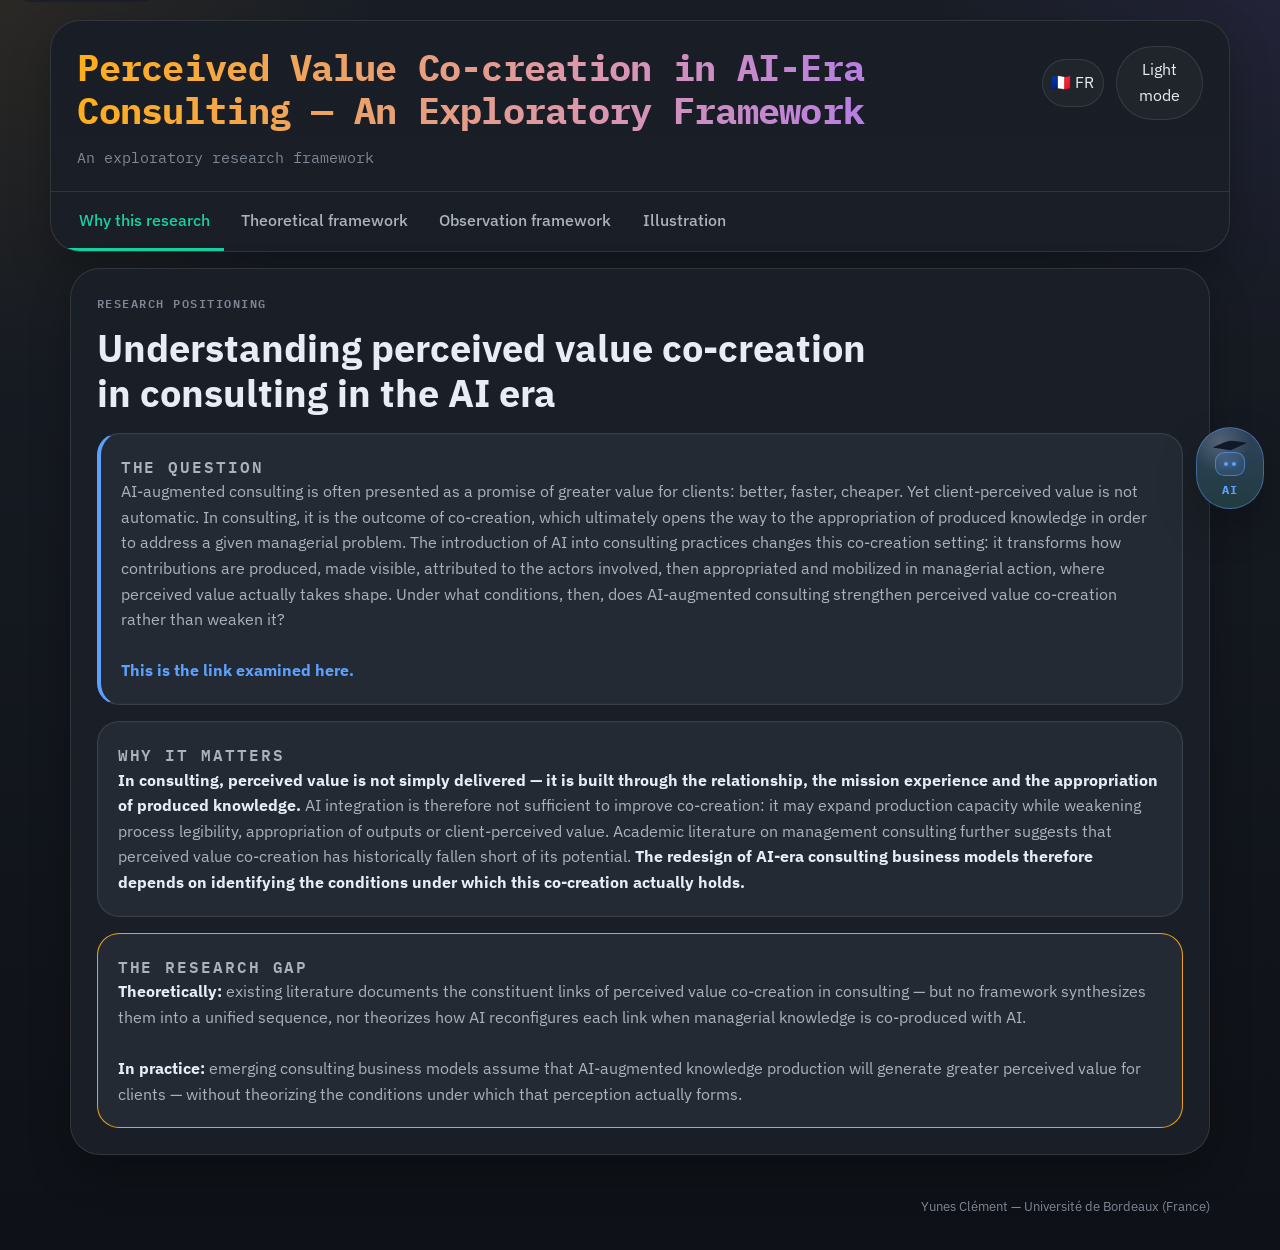
==== S1-S2-S3_Artefact.html @ 4e1210d2 "Clarify value mobilization and analytics" ====
<!DOCTYPE html>
<html lang="en" data-theme="dark">
<head>
  <meta charset="UTF-8">
  <meta name="viewport" content="width=device-width, initial-scale=1.0">
  <meta name="color-scheme" content="dark light">
  <title>Perceived Value Co-creation in AI-Era Consulting</title>
  <link rel="preconnect" href="https://fonts.googleapis.com">
  <link rel="preconnect" href="https://fonts.gstatic.com" crossorigin>
  <link href="https://fonts.googleapis.com/css2?family=IBM+Plex+Mono:wght@400;500;600;700&family=IBM+Plex+Sans:wght@400;500;600;700&display=swap" rel="stylesheet">
  <link rel="stylesheet" href="./styles.css">
  <script defer src="/_vercel/insights/script.js"></script>
</head>
<body>
  <a class="skip-link" href="#main">Skip to content</a>

  <header class="hero">
    <div class="hero__shell">
      <div class="hero__topbar">
        <div class="hero__copy">
          <h1 class="hero__title" id="mainTitle"></h1>
          <p class="hero__subtitle" id="subtitle"></p>
        </div>
        <div class="toolbar">
          <button class="tool-btn tool-btn--lang" id="langBtn" type="button" aria-label="Toggle language"></button>
          <button class="tool-btn" id="themeBtn" type="button" aria-label="Toggle color theme"></button>
        </div>
      </div>
      <nav class="section-nav" id="sectionNav" aria-label="Primary sections"></nav>
    </div>
  </header>

  <main id="main" class="layout">
    <section class="content-section" id="why"></section>
    <section class="content-section" id="theory"></section>
    <section class="content-section" id="spheres"></section>
    <section class="content-section" id="illustration"></section>
  </main>

  <button class="floating-chat-btn" id="floatingChatBtn" type="button" aria-label="Open framework AI assistant">
    <span class="floating-chat-btn__icon" aria-hidden="true">
      <span class="floating-chat-btn__cap"></span>
      <span class="floating-chat-btn__head">
        <span class="floating-chat-btn__eye"></span>
        <span class="floating-chat-btn__eye"></span>
      </span>
    </span>
    <span class="floating-chat-btn__text">AI</span>
  </button>

  <footer class="page-footer">
    <p class="page-footer__signature" id="heroSignature"></p>
  </footer>

  <script src="./content.js"></script>
  <script src="./app.js"></script>
  <!-- 100% privacy-first analytics -->
  <script async src="https://scripts.simpleanalyticscdn.com/latest.js"></script>
</body>
</html>
---- styles.css ----
:root {
  --font-body: "IBM Plex Sans", sans-serif;
  --font-mono: "IBM Plex Mono", monospace;
  --radius-sm: 14px;
  --radius-md: 22px;
  --radius-lg: 30px;
  --layout-width: 1180px;
  --s1: #f6a21b;
  --s2: #8d5dff;
  --s3: #14d2a3;
  --p1: #f0a3d5;
  --p2: #6ee0c5;
  --p3: #b796ff;
  --accent-blue: #5da1ff;
  --accent-amber: #ffae1a;
  --accent-lime: #9bc53d;
}

html[data-theme="dark"] {
  --bg: #0e1117;
  --bg-hero: #191e26;
  --surface: #1a1f27;
  --surface-strong: #232a34;
  --surface-muted: #242b35;
  --surface-soft: rgba(255, 255, 255, 0.03);
  --line: rgba(255, 255, 255, 0.1);
  --line-strong: rgba(255, 255, 255, 0.16);
  --text: #e8edf5;
  --text-soft: #aab2be;
  --text-faint: #7e8796;
  --shadow: 0 18px 40px rgba(0, 0, 0, 0.25);
}

html[data-theme="light"] {
  --bg: #f2eee8;
  --bg-hero: #faf5ee;
  --surface: #fffdf9;
  --surface-strong: #f7f1e9;
  --surface-muted: #efe7dc;
  --surface-soft: rgba(0, 0, 0, 0.02);
  --line: rgba(46, 36, 24, 0.1);
  --line-strong: rgba(46, 36, 24, 0.16);
  --text: #251d13;
  --text-soft: #61584a;
  --text-faint: #847868;
  --shadow: 0 18px 40px rgba(70, 48, 18, 0.08);
}

* {
  box-sizing: border-box;
}

html {
  scroll-behavior: smooth;
}

body {
  margin: 0;
  font-family: var(--font-body);
  background:
    radial-gradient(circle at top left, rgba(246, 162, 27, 0.08), transparent 24rem),
    radial-gradient(circle at top right, rgba(141, 93, 255, 0.08), transparent 22rem),
    linear-gradient(180deg, var(--bg-hero), var(--bg));
  color: var(--text);
  line-height: 1.6;
}

button,
input,
textarea {
  font: inherit;
}

button {
  cursor: pointer;
}

.skip-link {
  position: absolute;
  left: 1rem;
  top: -3rem;
  z-index: 100;
  padding: 0.75rem 1rem;
  border-radius: var(--radius-sm);
  background: var(--surface);
  color: var(--text);
}

.skip-link:focus {
  top: 1rem;
}

.hero {
  padding: 1.25rem 1.25rem 0;
}

.hero__shell {
  max-width: var(--layout-width);
  margin: 0 auto;
  border: 1px solid var(--line);
  border-radius: var(--radius-lg);
  background: linear-gradient(180deg, var(--bg-hero), var(--surface));
  box-shadow: var(--shadow);
  overflow: clip;
}

.hero__topbar {
  display: flex;
  justify-content: space-between;
  gap: 1rem;
  align-items: flex-start;
  padding: 1.55rem 1.65rem 1.35rem;
}

.hero__title {
  margin: 0;
  font-family: var(--font-mono);
  font-size: clamp(1.45rem, 3vw, 2.3rem);
  line-height: 1.18;
  letter-spacing: -0.02em;
  background: linear-gradient(90deg, var(--accent-amber), #db97b0 55%, #a26fff);
  -webkit-background-clip: text;
  -webkit-text-fill-color: transparent;
}

.hero__subtitle {
  margin: 0.8rem 0 0;
  color: var(--text-faint);
  font-family: var(--font-mono);
  font-size: 0.95rem;
}

.toolbar {
  display: flex;
  gap: 0.75rem;
  align-items: center;
}

.tool-btn,
.tool-chip,
.nav-btn,
.timeline-chip,
.sphere-scroll-btn {
  border: 1px solid var(--line);
  border-radius: 999px;
  background: var(--surface-soft);
  color: var(--text);
}

.tool-btn,
.tool-chip {
  min-height: 42px;
  min-width: 42px;
  padding: 0.65rem 0.95rem;
  display: inline-flex;
  align-items: center;
  justify-content: center;
}

.tool-chip {
  color: var(--text-soft);
}

.tool-btn--lang {
  white-space: nowrap;
}

.tool-btn:hover,
.nav-btn:hover,
.timeline-chip:hover,
.sphere-scroll-btn:hover {
  border-color: var(--line-strong);
  transform: translateY(-1px);
}

.section-nav {
  display: flex;
  gap: 0.25rem;
  flex-wrap: wrap;
  padding: 0 0.9rem;
  border-top: 1px solid var(--line);
}

.nav-btn {
  border: none;
  border-bottom: 3px solid transparent;
  border-radius: 0;
  background: transparent;
  padding: 1rem 0.85rem 0.9rem;
  color: var(--text-soft);
  font-size: 0.97rem;
  font-weight: 500;
}

.nav-btn.is-active {
  color: var(--s3);
  border-bottom-color: var(--s3);
}

.layout {
  max-width: var(--layout-width);
  margin: 0 auto;
  padding: 1rem 1.25rem 3rem;
  display: grid;
  gap: 1rem;
}

.content-section {
  scroll-margin-top: 7rem;
  border: 1px solid var(--line);
  border-radius: var(--radius-lg);
  background: var(--surface);
  box-shadow: var(--shadow);
  padding: 1.6rem;
}

.content-section[hidden] {
  display: none;
}

.section-kicker {
  margin: 0 0 0.75rem;
  color: var(--text-faint);
  font-family: var(--font-mono);
  font-size: 0.78rem;
  font-weight: 600;
  letter-spacing: 0.12em;
  text-transform: uppercase;
}

.section-title {
  margin: 0;
  font-size: clamp(1.55rem, 3vw, 2.5rem);
  line-height: 1.18;
}

.section-subtitle {
  margin: 0.4rem 0 0;
  color: var(--text-soft);
  font-size: 1rem;
}

.stack {
  display: grid;
  gap: 1rem;
}

.lede {
  margin: 0;
  color: var(--text-soft);
  font-size: clamp(1.12rem, 2vw, 1.38rem);
  line-height: 1.65;
}

.lede strong {
  color: var(--text);
}

.callout,
.theory-block,
.timeline-detail,
.sphere-card,
.dimension-card,
.link-card,
.prompt-card {
  border: 1px solid var(--line);
  border-radius: var(--radius-md);
  background: var(--surface-strong);
  box-shadow: inset 0 0 0 1px rgba(255, 255, 255, 0.02);
}

.callout,
.theory-block,
.timeline-detail,
.sphere-card,
.dimension-card,
.link-card,
.prompt-card {
  padding: 1.25rem;
}

.accent-blue {
  color: var(--accent-blue);
  font-weight: 700;
}

.accent-amber {
  color: var(--accent-amber);
}

.panel-label {
  margin: 0 0 0.7rem;
  color: var(--text-faint);
  font-family: var(--font-mono);
  font-size: 0.8rem;
  font-weight: 600;
  letter-spacing: 0.12em;
  text-transform: uppercase;
}

.question-callout {
  border-left: 4px solid var(--accent-blue);
}

.gap-callout {
  border: 1px solid rgba(255, 174, 26, 0.9);
}

.callout p,
.theory-block p,
.timeline-detail p,
.sphere-card p,
.dimension-card p,
.link-card p,
.prompt-card p {
  margin: 0;
  color: var(--text-soft);
  font-size: 1rem;
}

.callout strong,
.theory-block strong,
.timeline-detail strong,
.sphere-card strong,
.dimension-card strong,
.link-card strong,
.prompt-card strong {
  color: var(--text);
}

.dimension-grid,
.proposition-grid,
.sphere-cards {
  display: grid;
  grid-template-columns: repeat(3, minmax(0, 1fr));
  gap: 1rem;
}

.dimension-card__tag,
.proposition-card__badge,
.chip,
.sequence-pill {
  display: inline-flex;
  align-items: center;
  justify-content: center;
  border-radius: 999px;
  font-weight: 700;
}

.dimension-card__tag,
.proposition-card__badge {
  padding: 0.42rem 0.8rem;
  font-size: 0.86rem;
}

.tone-relational {
  color: var(--p1);
  background: rgba(194, 78, 127, 0.14);
}

.tone-processual {
  color: var(--p2);
  background: rgba(110, 224, 197, 0.14);
}

.tone-cognitive {
  color: var(--p3);
  background: rgba(183, 150, 255, 0.14);
}

.tone-managerial {
  color: var(--accent-lime);
  background: rgba(155, 197, 61, 0.14);
}

.dimension-card__letter {
  margin: 0.8rem 0 0.35rem;
  color: var(--text);
  font-size: 2rem;
  font-weight: 700;
}

.sequence-row {
  display: flex;
  flex-wrap: wrap;
  gap: 0.55rem;
  align-items: center;
  margin-top: 0.4rem;
  color: var(--text-soft);
  font-size: 1.02rem;
}

.sequence-pill {
  width: 2.95rem;
  height: 2.95rem;
  font-size: 1.18rem;
}

.sequence-pill--relational {
  background: rgba(194, 78, 127, 0.18);
  color: var(--p1);
}

.sequence-pill--processual {
  background: rgba(20, 210, 163, 0.16);
  color: var(--s3);
}

.sequence-pill--cognitive {
  background: rgba(141, 93, 255, 0.16);
  color: var(--p3);
}

.sequence-arrow {
  color: var(--text-faint);
  font-size: 1.8rem;
  line-height: 1;
}

.sequence-row em {
  color: var(--text-soft);
  font-style: italic;
}

.proposition-grid {
  grid-template-columns: repeat(3, minmax(0, 1fr));
}

.proposition-grid .theory-block {
  padding: 1.15rem;
}

.proposition-card__title {
  margin: 0.9rem 0 0.55rem;
  font-size: 1.65rem;
  line-height: 1;
  color: var(--text);
}

.findings-note {
  margin: 0;
  color: var(--text-faint);
  font-style: italic;
}

.diagram-shell {
  display: grid;
  gap: 1rem;
}

.diagram-sequence {
  display: grid;
  grid-template-columns: 1fr auto 1fr auto 1fr;
  gap: 0.8rem;
  align-items: stretch;
}

.diagram-node {
  border: 1px solid var(--line);
  border-radius: var(--radius-md);
  background: var(--surface-strong);
  padding: 1rem;
}

.diagram-node__head {
  display: flex;
  align-items: center;
  gap: 0.6rem;
}

.diagram-node__dot {
  width: 2rem;
  height: 2rem;
  border-radius: 999px;
  display: inline-flex;
  align-items: center;
  justify-content: center;
  font-weight: 700;
}

.diagram-node__dot--r {
  background: rgba(194, 78, 127, 0.18);
  color: var(--p1);
}

.diagram-node__dot--p {
  background: rgba(20, 210, 163, 0.16);
  color: var(--s3);
}

.diagram-node__dot--c {
  background: rgba(141, 93, 255, 0.16);
  color: var(--p3);
}

.diagram-node__title {
  font-size: 1rem;
  font-weight: 700;
}

.diagram-sequence__arrow {
  align-self: center;
  color: var(--text-faint);
  font-size: 2rem;
  text-align: center;
}

.link-grid {
  display: grid;
  grid-template-columns: repeat(3, minmax(0, 1fr));
  gap: 1rem;
}

.link-card__title {
  margin: 0 0 0.85rem;
  color: var(--text);
  font-family: var(--font-mono);
  font-size: 1rem;
  letter-spacing: 0.06em;
}

.link-card__meta {
  display: grid;
  gap: 0.75rem;
}

.link-card__meta strong {
  display: block;
  margin-bottom: 0.15rem;
}

.link-card__meta .is-positive strong {
  color: var(--s3);
}

.link-card__meta .is-negative strong {
  color: #ff8d92;
}

.link-card__meta .is-contingent strong {
  color: var(--accent-blue);
}

.detail-stack {
  display: grid;
  gap: 1rem;
}

.theory-section {
  display: grid;
  gap: 1rem;
}

.observational-card,
.prompt-card {
  display: grid;
  gap: 1rem;
}

.gap-block {
  border: 1px solid rgba(255, 174, 26, 0.5);
  background:
    linear-gradient(180deg, rgba(255, 174, 26, 0.04), transparent 34%),
    var(--surface-strong);
}

.gap-block__text {
  display: grid;
  gap: 0.95rem;
}

.gap-block__text p {
  margin: 0;
  text-align: justify;
  text-wrap: pretty;
  hyphens: auto;
  line-height: 1.78;
}

.chip-row {
  display: flex;
  gap: 0.75rem;
  flex-wrap: wrap;
}

.chip {
  padding: 0.55rem 0.95rem;
  font-size: 0.94rem;
}

.chip--s1 {
  color: #ffd27a;
  background: rgba(246, 162, 27, 0.18);
}

.chip--s2 {
  color: #c8b2ff;
  background: rgba(141, 93, 255, 0.18);
}

.chip--s3 {
  color: #8cf4d9;
  background: rgba(20, 210, 163, 0.16);
}

.prompt-card {
  border: 1px solid rgba(93, 161, 255, 0.9);
}

.prompt-card strong {
  color: var(--accent-blue);
}

.timeline-shell {
  display: grid;
  gap: 1rem;
}

.timeline-head {
  display: grid;
  gap: 0.45rem;
}

.timeline-label {
  margin: 0;
  color: var(--text-faint);
  font-family: var(--font-mono);
  font-size: 0.95rem;
}

.timeline-intro {
  margin: 0;
  color: var(--text-soft);
  max-width: 58rem;
}

.timeline-legend {
  margin: 0;
  color: var(--text-faint);
  font-size: 0.95rem;
  max-width: 62rem;
}

.mission-process {
  display: grid;
  grid-template-columns: repeat(3, minmax(0, 1fr));
  gap: 1rem;
  margin-top: 0.4rem;
}

.mission-process__step {
  position: relative;
  display: grid;
  align-content: center;
  min-height: 4.35rem;
  padding: 0.95rem 1.35rem 0.95rem 1rem;
  border: 1px solid var(--line);
  background: linear-gradient(180deg, var(--surface), var(--surface-strong));
  color: var(--text);
  clip-path: polygon(0 0, calc(100% - 1.2rem) 0, 100% 50%, calc(100% - 1.2rem) 100%, 0 100%);
  box-shadow: 0 10px 24px rgba(0, 0, 0, 0.08);
}

.mission-process__step.is-active {
  border-color: var(--line-strong);
  background: linear-gradient(180deg, var(--surface-muted), var(--surface-strong));
  box-shadow: 0 14px 28px rgba(0, 0, 0, 0.12);
}

.mission-process__copy {
  display: grid;
  gap: 0.12rem;
}

.mission-process__heading {
  display: flex;
  align-items: baseline;
  gap: 0.5rem;
}

.mission-process__index {
  font-family: var(--font-mono);
  font-size: 0.95rem;
  font-weight: 700;
  letter-spacing: 0.05em;
}

.mission-process__title {
  font-size: 1.06rem;
  font-weight: 700;
  line-height: 1.12;
  text-wrap: balance;
}

.mission-process__span {
  color: var(--text-faint);
  font-family: var(--font-mono);
  font-size: 0.72rem;
  letter-spacing: 0.06em;
  text-transform: uppercase;
}

.timeline-group__process {
  display: none;
}

.timeline-map {
  display: grid;
  gap: 1rem;
}

.timeline-groups {
  display: flex;
  align-items: stretch;
  gap: 0.8rem;
  padding: 0.35rem 0 0.55rem;
}

.timeline-group-wrap {
  display: flex;
  align-items: center;
  gap: 0.8rem;
  flex: var(--group-weight, 1) 1 0;
  min-width: 0;
}

.timeline-group {
  display: grid;
  grid-template-rows: auto minmax(13rem, 1fr);
  gap: 0.95rem;
  flex: 1 1 auto;
  min-width: 0;
  min-height: 22rem;
  padding: 0.95rem;
  border: 1px solid var(--line);
  border-radius: var(--radius-lg);
  background: linear-gradient(180deg, var(--surface), var(--surface-strong));
  box-shadow: 0 12px 28px rgba(0, 0, 0, 0.08);
}

.timeline-group.is-active {
  border-color: var(--line-strong);
  box-shadow: 0 16px 34px rgba(0, 0, 0, 0.1);
}

.timeline-group__head {
  display: grid;
  align-content: start;
  min-height: 5.8rem;
  gap: 0.25rem;
  padding-bottom: 0.7rem;
  border-bottom: 1px solid var(--line);
}

.timeline-group__summary {
  margin: 0;
  color: var(--text-soft);
  font-size: 0.86rem;
  line-height: 1.42;
}

.timeline-group__steps {
  display: flex;
  align-items: center;
  align-content: center;
  justify-content: center;
  flex-wrap: nowrap;
  gap: 0.55rem;
  align-self: stretch;
  min-width: 0;
  min-height: 12.5rem;
  padding: 0.4rem 0 0.15rem;
}

.timeline-group--analysis .timeline-group__steps {
  transform: translateX(-0.4rem);
}

.timeline-substep {
  display: flex;
  align-items: center;
  gap: 0.55rem;
  flex: 1 1 0;
  min-width: 0;
  min-height: 10.5rem;
}

.timeline-substep__connector {
  position: relative;
  flex: 0 0 1rem;
  align-self: center;
  height: 1.9rem;
}

.timeline-substep__connector::before {
  content: "";
  position: absolute;
  left: 0;
  right: 0.35rem;
  top: 50%;
  height: 2px;
  border-radius: 999px;
  background: var(--line-strong);
  transform: translateY(-50%);
}

.timeline-substep__connector::after {
  content: "";
  position: absolute;
  right: 0.05rem;
  top: 50%;
  width: 0.5rem;
  height: 0.5rem;
  border-top: 2px solid var(--line-strong);
  border-right: 2px solid var(--line-strong);
  transform: translateY(-50%) rotate(45deg);
}

.timeline-group__transfer {
  position: relative;
  flex: 0 0 1.1rem;
  align-self: center;
  height: 2rem;
}

.timeline-group__transfer::before {
  content: "";
  position: absolute;
  left: 0;
  right: 0.35rem;
  top: 50%;
  height: 2px;
  border-radius: 999px;
  background: var(--line-strong);
  transform: translateY(-50%);
}

.timeline-group__transfer::after {
  content: "";
  position: absolute;
  right: 0;
  top: 50%;
  width: 0.55rem;
  height: 0.55rem;
  border-top: 2px solid var(--line-strong);
  border-right: 2px solid var(--line-strong);
  transform: translateY(-50%) rotate(45deg);
}

.timeline-chip {
  position: relative;
  flex: 1 1 auto;
  align-self: center;
  min-width: 8.9rem;
  min-height: 8.9rem;
  padding: 0.72rem 0.78rem 0.78rem;
  text-align: left;
  border: 1px solid var(--line);
  border-radius: var(--radius-md);
  background: linear-gradient(180deg, var(--surface), var(--surface-strong));
  box-shadow:
    0 8px 18px rgba(0, 0, 0, 0.06);
  transition: transform 140ms ease, box-shadow 140ms ease, background 140ms ease, border-color 140ms ease;
  display: grid;
  grid-template-rows: auto auto 1fr;
  gap: 0.45rem;
}

.timeline-chip.is-active {
  background: linear-gradient(180deg, var(--surface-muted), var(--surface-strong));
  border-color: var(--line-strong);
  box-shadow:
    0 16px 32px rgba(0, 0, 0, 0.12);
}

.timeline-chip__badge {
  display: inline-flex;
  padding: 0.18rem 0.55rem;
  border-radius: 999px;
  font-size: 0.74rem;
  font-weight: 700;
}

.timeline-chip__title {
  display: block;
  color: var(--text);
  font-weight: 700;
  font-size: 0.84rem;
  line-height: 1.12;
  text-wrap: balance;
  overflow-wrap: normal;
  word-break: normal;
  hyphens: none;
}

.timeline-chip__meta {
  display: grid;
  gap: 0.34rem;
  align-content: start;
}

.timeline-chip__meta-row {
  display: flex;
  flex-wrap: wrap;
  gap: 0.32rem;
  align-items: center;
}

.timeline-chip__props,
.timeline-detail__props,
.timeline-dimensions {
  display: inline-flex;
  flex-wrap: wrap;
  gap: 0.32rem;
  align-items: center;
}

.timeline-prop {
  display: inline-flex;
  align-items: center;
  justify-content: center;
  min-height: 1.55rem;
  padding: 0.14rem 0.45rem;
  border-radius: 999px;
  border: 1px solid var(--line-strong);
  background: var(--surface-soft);
  color: var(--text-faint);
  font-size: 0.64rem;
  font-weight: 700;
  letter-spacing: 0.02em;
}

.is-explainable {
  cursor: help;
}

.timeline-dimension {
  display: inline-flex;
  align-items: center;
  justify-content: center;
  min-width: 1.85rem;
  min-height: 1.7rem;
  padding: 0.14rem 0.55rem;
  border-radius: 999px;
  font-size: 0.7rem;
  font-weight: 700;
  letter-spacing: 0.04em;
}

.timeline-dimension--r {
  color: var(--p1);
  border: 1px solid rgba(194, 78, 127, 0.42);
  background: rgba(194, 78, 127, 0.14);
}

.timeline-dimension--p {
  color: var(--s3);
  border: 1px solid rgba(20, 210, 163, 0.38);
  background: rgba(20, 210, 163, 0.12);
}

.timeline-dimension--c {
  color: var(--p3);
  border: 1px solid rgba(141, 93, 255, 0.42);
  background: rgba(141, 93, 255, 0.12);
}

.timeline-chip__week {
  display: block;
  align-self: end;
  color: var(--text-faint);
  font-family: var(--font-mono);
  font-size: 0.66rem;
  letter-spacing: 0.08em;
  text-transform: uppercase;
}

.timeline-postscript {
  display: grid;
  gap: 0.7rem;
  padding: 0.95rem 1rem;
  border: 1px solid var(--line);
  border-radius: var(--radius-lg);
  background: linear-gradient(180deg, var(--surface), var(--surface-strong));
  box-shadow: 0 12px 28px rgba(0, 0, 0, 0.08);
}

.timeline-postscript__head {
  display: grid;
  gap: 0.25rem;
}

.timeline-postscript__label {
  margin: 0;
  color: var(--text);
  font-family: var(--font-mono);
  font-size: 0.82rem;
  font-weight: 700;
  letter-spacing: 0.06em;
  text-transform: uppercase;
}

.timeline-postscript__summary {
  margin: 0;
  color: var(--text-soft);
  font-size: 0.86rem;
  line-height: 1.42;
}

.timeline-postscript__flow {
  display: flex;
  align-items: center;
  justify-content: flex-start;
  flex-wrap: wrap;
  gap: 0.75rem;
}

.timeline-chip--postscript {
  flex: 0 1 18rem;
}

.timeline-postscript__connector {
  position: relative;
  flex: 0 0 1.25rem;
  height: 2rem;
}

.timeline-postscript__connector::before {
  content: "";
  position: absolute;
  left: 0;
  right: 0.35rem;
  top: 50%;
  height: 2px;
  border-radius: 999px;
  background: var(--line-strong);
  transform: translateY(-50%);
}

.timeline-postscript__connector::after {
  content: "";
  position: absolute;
  right: 0;
  top: 50%;
  width: 0.55rem;
  height: 0.55rem;
  border-top: 2px solid var(--line-strong);
  border-right: 2px solid var(--line-strong);
  transform: translateY(-50%) rotate(45deg);
}

.timeline-detail__top {
  margin-bottom: 0.55rem;
}

.timeline-detail__stage {
  display: inline-block;
  color: var(--text-faint);
  font-family: var(--font-mono);
  font-size: 0.8rem;
  letter-spacing: 0.06em;
  text-transform: uppercase;
}

.timeline-detail__badge {
  padding: 0.25rem 0.65rem;
  border-radius: 999px;
  font-size: 0.76rem;
  font-weight: 700;
}

.tone-s1 {
  color: var(--s1);
  border: 1px solid rgba(246, 162, 27, 0.5);
  background: rgba(246, 162, 27, 0.12);
}

.tone-s2 {
  color: var(--s2);
  border: 1px solid rgba(141, 93, 255, 0.5);
  background: rgba(141, 93, 255, 0.12);
}

.tone-s3 {
  color: var(--s3);
  border: 1px solid rgba(20, 210, 163, 0.5);
  background: rgba(20, 210, 163, 0.12);
}

.tone-post {
  color: var(--text-faint);
  border: 1px solid var(--line-strong);
  background: var(--surface-soft);
}

.timeline-detail__title {
  margin: 0;
  font-size: 1.4rem;
}

.timeline-detail__meta {
  display: grid;
  gap: 0.55rem;
  margin-top: 0.85rem;
}

.timeline-detail__meta-row {
  display: grid;
  grid-template-columns: minmax(10rem, 13rem) minmax(0, 1fr);
  gap: 0.8rem;
  align-items: center;
}

.timeline-detail__label {
  color: var(--text-faint);
  font-family: var(--font-mono);
  font-size: 0.78rem;
  letter-spacing: 0.05em;
  text-transform: uppercase;
}

.timeline-detail__value {
  display: flex;
  flex-wrap: wrap;
  gap: 0.45rem;
  align-items: center;
  min-width: 0;
}

.timeline-detail__body {
  margin-top: 1rem;
}

.timeline-detail__observable {
  margin-top: 1rem;
  padding-top: 1rem;
  border-top: 1px solid var(--line);
  color: var(--text-faint);
  font-style: italic;
}

.chatbot-panel {
  display: grid;
  gap: 0.9rem;
  padding: 1rem 1.05rem;
  border: 1px solid var(--line);
  border-radius: var(--radius-lg);
  background: linear-gradient(180deg, var(--surface), var(--surface-strong));
  box-shadow: 0 12px 28px rgba(0, 0, 0, 0.08);
}

.chatbot-panel__head {
  display: flex;
  align-items: flex-start;
  gap: 0.8rem;
}

.chatbot-panel__icon {
  display: inline-flex;
  align-items: center;
  justify-content: center;
  width: 2.35rem;
  height: 2.35rem;
  border-radius: 999px;
  border: 1px solid rgba(93, 161, 255, 0.5);
  background: rgba(93, 161, 255, 0.14);
  color: var(--accent-blue);
  font-family: var(--font-mono);
  font-size: 0.82rem;
  font-weight: 700;
  letter-spacing: 0.08em;
  text-transform: uppercase;
}

.chatbot-panel__copy {
  display: grid;
  gap: 0.2rem;
}

.chatbot-panel__title {
  margin: 0;
  font-size: 1rem;
}

.chatbot-panel__note {
  margin: 0;
  color: var(--text-faint);
  font-size: 0.85rem;
  line-height: 1.45;
}

.chatbot-context {
  display: grid;
  gap: 0.65rem;
  padding: 0.9rem;
  border: 1px solid var(--line);
  border-radius: var(--radius-md);
  background: var(--surface-soft);
}

.chatbot-context__heading,
.chatbot-suggestions__label {
  margin: 0;
  color: var(--text-faint);
  font-family: var(--font-mono);
  font-size: 0.73rem;
  font-weight: 700;
  letter-spacing: 0.07em;
  text-transform: uppercase;
}

.chatbot-context__grid {
  display: grid;
  grid-template-columns: repeat(2, minmax(0, 1fr));
  gap: 0.7rem 1rem;
}

.chatbot-context__row {
  display: grid;
  gap: 0.28rem;
}

.chatbot-context__row--full {
  grid-column: 1 / -1;
}

.chatbot-context__label {
  color: var(--text-faint);
  font-family: var(--font-mono);
  font-size: 0.69rem;
  letter-spacing: 0.05em;
  text-transform: uppercase;
}

.chatbot-context__value {
  display: flex;
  flex-wrap: wrap;
  gap: 0.38rem;
  align-items: center;
}

.chatbot-context__text {
  color: var(--text);
  font-size: 0.92rem;
  font-weight: 600;
}

.chatbot-suggestions {
  display: grid;
  gap: 0.45rem;
}

.chatbot-suggestions__list {
  display: flex;
  flex-wrap: wrap;
  gap: 0.45rem;
}

.chatbot-suggestion {
  padding: 0.45rem 0.72rem;
  border-radius: 999px;
  border: 1px solid var(--line);
  background: var(--surface-soft);
  color: var(--text-soft);
  font-size: 0.82rem;
  line-height: 1.3;
}

.chatbot-suggestion:hover {
  border-color: var(--line-strong);
  color: var(--text);
}

.chatbot-messages {
  display: grid;
  gap: 0.7rem;
  max-height: 24rem;
  overflow: auto;
  padding-right: 0.15rem;
}

.chatbot-message {
  display: grid;
  gap: 0.28rem;
  max-width: 54rem;
}

.chatbot-message--user {
  justify-self: end;
}

.chatbot-message__role {
  color: var(--text-faint);
  font-family: var(--font-mono);
  font-size: 0.68rem;
  font-weight: 700;
  letter-spacing: 0.06em;
  text-transform: uppercase;
}

.chatbot-message__bubble {
  padding: 0.78rem 0.9rem;
  border: 1px solid var(--line);
  border-radius: var(--radius-md);
  background: linear-gradient(180deg, var(--surface), var(--surface-strong));
}

.chatbot-message--assistant .chatbot-message__bubble {
  color: var(--text-soft);
}

.chatbot-message--user .chatbot-message__bubble {
  border-color: rgba(93, 161, 255, 0.42);
  background: rgba(93, 161, 255, 0.12);
  color: var(--text);
}

.chatbot-message--pending .chatbot-message__bubble {
  opacity: 0.8;
}

.chatbot-message__bubble p {
  margin: 0 0 0.5rem;
}

.chatbot-message__bubble p:last-child {
  margin-bottom: 0;
}

.chatbot-form {
  display: grid;
  gap: 0.55rem;
}

.chatbot-form__label {
  color: var(--text-faint);
  font-family: var(--font-mono);
  font-size: 0.74rem;
  font-weight: 700;
  letter-spacing: 0.06em;
  text-transform: uppercase;
}

.chatbot-form__row {
  display: flex;
  gap: 0.75rem;
  align-items: flex-end;
}

.chatbot-form__input {
  width: 100%;
  min-height: 5.4rem;
  padding: 0.8rem 0.9rem;
  border: 1px solid var(--line);
  border-radius: var(--radius-md);
  background: var(--surface-soft);
  color: var(--text);
  font: inherit;
  resize: vertical;
}

.chatbot-form__input::placeholder {
  color: var(--text-faint);
}

.chatbot-form__button {
  flex: 0 0 auto;
  min-height: 2.85rem;
  padding: 0.7rem 1rem;
  border-radius: 999px;
  border: 1px solid rgba(93, 161, 255, 0.5);
  background: rgba(93, 161, 255, 0.14);
  color: var(--accent-blue);
  font-weight: 700;
}

.chatbot-form__button:disabled,
.chatbot-suggestion:disabled,
.chatbot-form__input:disabled {
  opacity: 0.65;
  cursor: not-allowed;
}

.floating-chat-btn {
  position: fixed;
  right: max(1rem, env(safe-area-inset-right));
  top: 52%;
  z-index: 50;
  transform: translateY(-50%);
  display: grid;
  justify-items: center;
  gap: 0.28rem;
  width: 4.25rem;
  min-height: 4.9rem;
  padding: 0.66rem 0.48rem 0.55rem;
  border: 1px solid rgba(93, 161, 255, 0.44);
  border-radius: 999px;
  background:
    radial-gradient(circle at 35% 18%, rgba(255, 255, 255, 0.18), transparent 38%),
    linear-gradient(180deg, rgba(93, 161, 255, 0.2), rgba(20, 210, 163, 0.1)),
    var(--surface-strong);
  color: var(--accent-blue);
  box-shadow: 0 18px 42px rgba(0, 0, 0, 0.24);
  transition: transform 160ms ease, border-color 160ms ease, box-shadow 160ms ease;
}

.floating-chat-btn:hover {
  transform: translateY(-50%) translateX(-3px);
  border-color: rgba(93, 161, 255, 0.72);
  box-shadow: 0 22px 52px rgba(0, 0, 0, 0.3);
}

.floating-chat-btn__icon {
  position: relative;
  display: grid;
  place-items: end center;
  width: 2.5rem;
  height: 2.35rem;
}

.floating-chat-btn__cap {
  position: absolute;
  top: 0.08rem;
  left: 50%;
  width: 2.2rem;
  height: 0.72rem;
  transform: translateX(-50%) rotate(-8deg);
  background: #111827;
  border: 1px solid rgba(255, 255, 255, 0.24);
  clip-path: polygon(0 44%, 50% 0, 100% 44%, 50% 88%);
  box-shadow: 0 0.38rem 0 -0.23rem var(--accent-amber);
}

.floating-chat-btn__cap::after {
  content: "";
  position: absolute;
  right: 0.24rem;
  bottom: -0.55rem;
  width: 0.08rem;
  height: 0.7rem;
  background: var(--accent-amber);
  transform: rotate(10deg);
  transform-origin: top;
}

.floating-chat-btn__head {
  display: flex;
  align-items: center;
  justify-content: center;
  gap: 0.28rem;
  width: 1.82rem;
  height: 1.48rem;
  margin-top: 0.62rem;
  border: 1px solid rgba(93, 161, 255, 0.55);
  border-radius: 0.58rem;
  background: rgba(93, 161, 255, 0.16);
}

.floating-chat-btn__eye {
  width: 0.26rem;
  height: 0.26rem;
  border-radius: 999px;
  background: var(--accent-blue);
  box-shadow: 0 0 0.45rem rgba(93, 161, 255, 0.75);
}

.floating-chat-btn__text {
  font-family: var(--font-mono);
  font-size: 0.72rem;
  font-weight: 800;
  letter-spacing: 0.08em;
  text-transform: uppercase;
}

.sphere-shell {
  display: grid;
  gap: 1rem;
}

.sphere-figure {
  border: 1px solid var(--line);
  border-radius: var(--radius-lg);
  padding: 1rem;
  background:
    linear-gradient(135deg, rgba(246, 162, 27, 0.08), rgba(141, 93, 255, 0.08) 50%, rgba(20, 210, 163, 0.08)),
    var(--surface-strong);
}

.sphere-figure__canvas {
  border-radius: var(--radius-md);
  background: var(--surface);
  padding: 0.85rem;
}

.sphere-figure__canvas svg {
  display: block;
  width: 100%;
  height: auto;
}

.sphere-label {
  cursor: pointer;
}

.sphere-label rect {
  transition: transform 140ms ease, filter 140ms ease;
  transform-box: fill-box;
  transform-origin: center;
}

.sphere-label:hover rect,
.sphere-label:focus rect {
  transform: translateY(-2px);
  filter: drop-shadow(0 12px 22px rgba(0, 0, 0, 0.16));
}

.sphere-label text {
  font-family: var(--font-body);
  font-weight: 700;
  font-size: 1rem;
  dominant-baseline: middle;
  text-anchor: middle;
  user-select: none;
  pointer-events: none;
}

.sphere-scroll-row {
  display: flex;
  gap: 0.75rem;
  justify-content: center;
  flex-wrap: wrap;
}

.sphere-scroll-btn {
  padding: 0.75rem 1rem;
  font-weight: 700;
  background: var(--surface);
}

.sphere-card {
  border-left: 4px solid transparent;
}

.sphere-card--s1 {
  border-left-color: var(--s1);
}

.sphere-card--s2 {
  border-left-color: var(--s2);
}

.sphere-card--s3 {
  border-left-color: var(--s3);
}

.sphere-card__title {
  margin: 0 0 0.8rem;
  font-size: 1.5rem;
}

.page-footer {
  max-width: var(--layout-width);
  margin: -0.4rem auto 0;
  padding: 0 1.25rem 2rem;
  display: flex;
  justify-content: flex-end;
}

.page-footer__signature {
  margin: 0;
  color: var(--text-faint);
  font-size: 0.84rem;
}

.focus-ring:focus-visible,
button:focus-visible {
  outline: 3px solid rgba(93, 161, 255, 0.35);
  outline-offset: 2px;
}

@media (max-width: 1100px) {
  .dimension-grid,
  .proposition-grid,
  .sphere-cards,
  .link-grid {
    grid-template-columns: 1fr;
  }

  .diagram-sequence {
    grid-template-columns: 1fr;
  }

  .diagram-sequence__arrow {
    transform: rotate(90deg);
  }

  .mission-process {
    display: none;
  }

  .timeline-group__process {
    display: grid;
    width: 100%;
    margin: 0 0 0.65rem;
  }

  .timeline-groups {
    flex-direction: column;
  }

  .timeline-group-wrap {
    flex-direction: column;
    align-items: stretch;
  }

  .timeline-group {
    min-height: 0;
    grid-template-rows: auto auto;
  }

  .timeline-group__steps {
    flex-direction: column;
    align-items: stretch;
    justify-content: flex-start;
    min-height: 0;
    width: 100%;
    padding-top: 0.25rem;
    gap: 0.65rem;
  }

  .timeline-group--analysis .timeline-group__steps {
    transform: none;
  }

  .timeline-substep {
    display: block;
    width: 100%;
    flex: none;
    min-height: 0;
  }

  .timeline-chip {
    width: 100%;
    min-width: 0;
    min-height: 0;
  }

  .timeline-group__head {
    min-height: 0;
  }

  .chatbot-context__grid {
    grid-template-columns: 1fr;
  }

  .timeline-substep__connector,
  .timeline-group__transfer,
  .timeline-postscript__connector {
    display: none;
  }
}

@media (max-width: 760px) {
  .hero,
  .layout,
  .page-footer {
    padding-left: 0.85rem;
    padding-right: 0.85rem;
  }

  .hero__topbar {
    padding: 1.2rem 1rem 1rem;
    flex-direction: column;
  }

  .toolbar {
    width: 100%;
    justify-content: flex-end;
  }

  .chatbot-panel__head,
  .chatbot-form__row {
    flex-direction: column;
    align-items: stretch;
  }

  .chatbot-form__button {
    width: 100%;
  }

  .floating-chat-btn {
    top: auto;
    right: max(0.8rem, env(safe-area-inset-right));
    bottom: max(0.8rem, env(safe-area-inset-bottom));
    transform: none;
    width: 3.75rem;
    min-height: 4.35rem;
  }

  .floating-chat-btn:hover {
    transform: translateY(-2px);
  }

  .section-nav {
    padding: 0 0.4rem;
  }

  .nav-btn {
    padding: 0.85rem 0.55rem;
    font-size: 0.92rem;
  }

  .content-section {
    padding: 1.1rem;
  }

  .timeline-chip {
    padding: 0.9rem 0.85rem 0.95rem;
  }

  .timeline-groups {
    gap: 0.85rem;
  }

  .timeline-group {
    padding: 0.85rem;
    border-radius: 1.35rem;
  }

  .timeline-group__head {
    gap: 0.2rem;
    padding-bottom: 0.55rem;
  }

  .timeline-group__summary {
    font-size: 0.78rem;
    line-height: 1.35;
  }

  .timeline-chip__title {
    font-size: 0.88rem;
  }

  .timeline-postscript__flow {
    display: grid;
    gap: 0.65rem;
  }

  .timeline-chip--postscript {
    width: 100%;
    flex: none;
  }

  .timeline-detail__meta-row {
    grid-template-columns: 1fr;
    gap: 0.35rem;
  }

  .sphere-figure,
  .sphere-figure__canvas {
    padding: 0.7rem;
  }
}
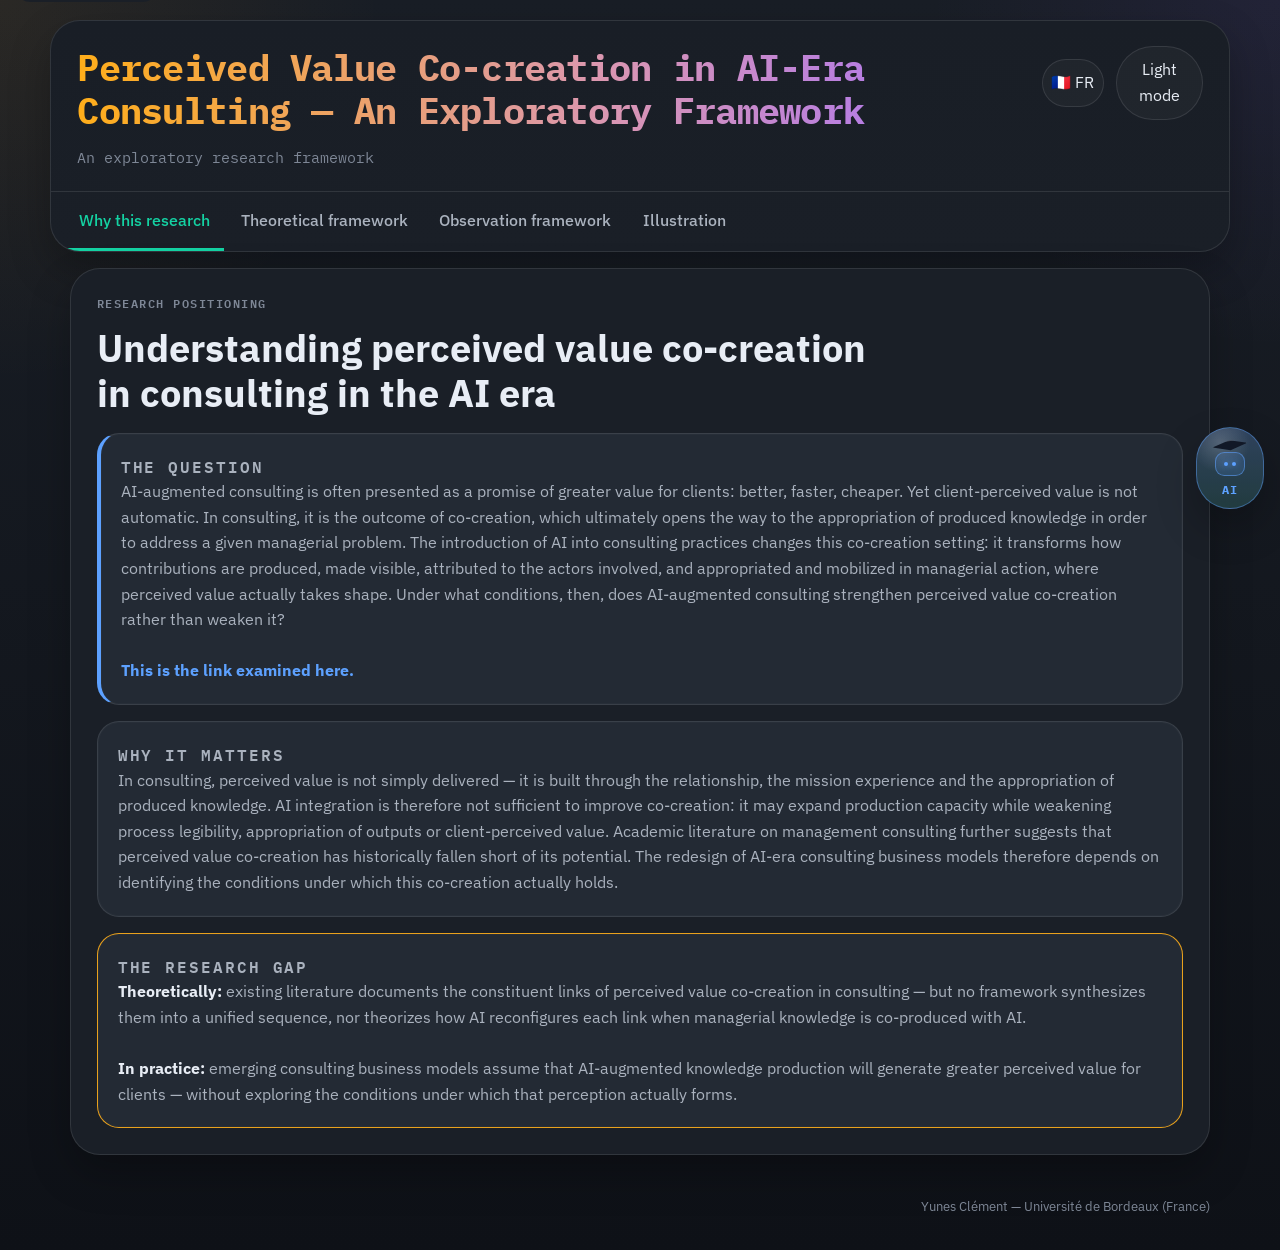
==== commit 8ca48f20: "Fix chatbot context and simplify panel" ====
--- a/S1-S2-S3_Artefact.html
+++ b/S1-S2-S3_Artefact.html
@@ -35,6 +35,7 @@
     <section class="content-section" id="theory"></section>
     <section class="content-section" id="spheres"></section>
     <section class="content-section" id="illustration"></section>
+    <section class="chatbot-host" id="chatbotHost" hidden></section>
   </main>
 
   <button class="floating-chat-btn" id="floatingChatBtn" type="button" aria-label="Open framework AI assistant">
--- a/styles.css
+++ b/styles.css
@@ -218,6 +218,14 @@
   display: none;
 }
 
+.chatbot-host {
+  scroll-margin-top: 7rem;
+}
+
+.chatbot-host[hidden] {
+  display: none;
+}
+
 .section-kicker {
   margin: 0 0 0.75rem;
   color: var(--text-faint);
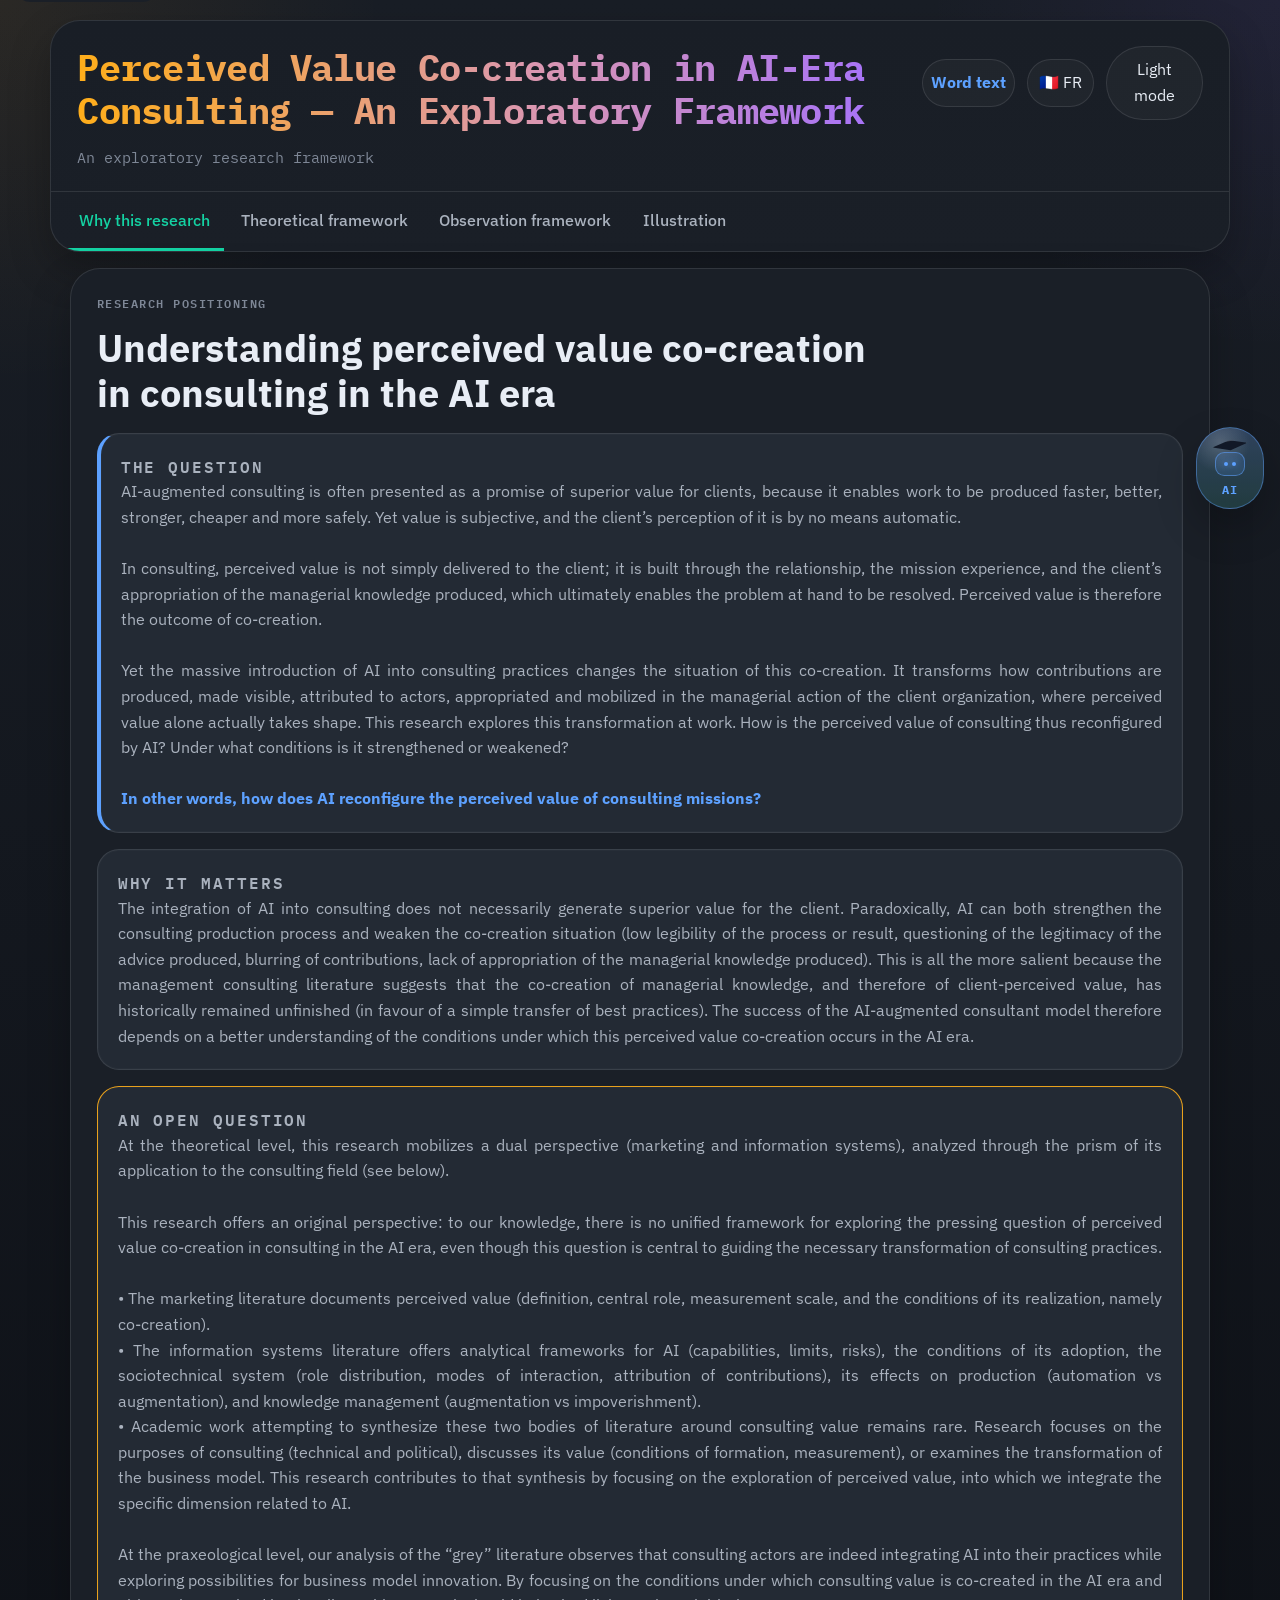
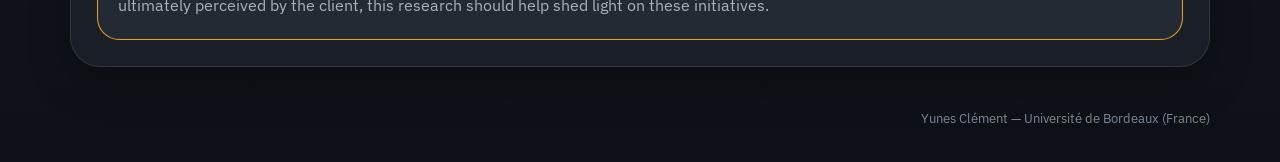
==== commit fd5e46ea: "Add downloadable companion docs with sphere diagrams" ====
--- a/S1-S2-S3_Artefact.html
+++ b/S1-S2-S3_Artefact.html
@@ -22,6 +22,7 @@
           <p class="hero__subtitle" id="subtitle"></p>
         </div>
         <div class="toolbar">
+          <a class="tool-btn tool-btn--download" id="downloadDocLink" href="./docs/DOCUMENT_COMPLEMENTAIRE_CONTENU_EN.docx" download aria-label="Download the full app text as a Word document">Word text</a>
           <button class="tool-btn tool-btn--lang" id="langBtn" type="button" aria-label="Toggle language"></button>
           <button class="tool-btn" id="themeBtn" type="button" aria-label="Toggle color theme"></button>
         </div>
--- a/styles.css
+++ b/styles.css
@@ -157,6 +157,16 @@
   justify-content: center;
 }
 
+.tool-btn {
+  text-decoration: none;
+}
+
+.tool-btn--download {
+  color: var(--accent-blue);
+  font-weight: 700;
+  white-space: nowrap;
+}
+
 .tool-chip {
   color: var(--text-soft);
 }
@@ -324,6 +334,24 @@
   margin: 0;
   color: var(--text-soft);
   font-size: 1rem;
+}
+
+.lede,
+.callout > p:not(.panel-label),
+.theory-block > p:not(.panel-label),
+.timeline-intro,
+.timeline-legend,
+.timeline-group__summary,
+.timeline-postscript__summary,
+.timeline-detail__body,
+.timeline-detail__observable,
+.sphere-card > p,
+.dimension-card > p,
+.link-card__meta p,
+.prompt-card > p:not(.panel-label) {
+  text-align: justify;
+  text-wrap: pretty;
+  hyphens: auto;
 }
 
 .callout strong,
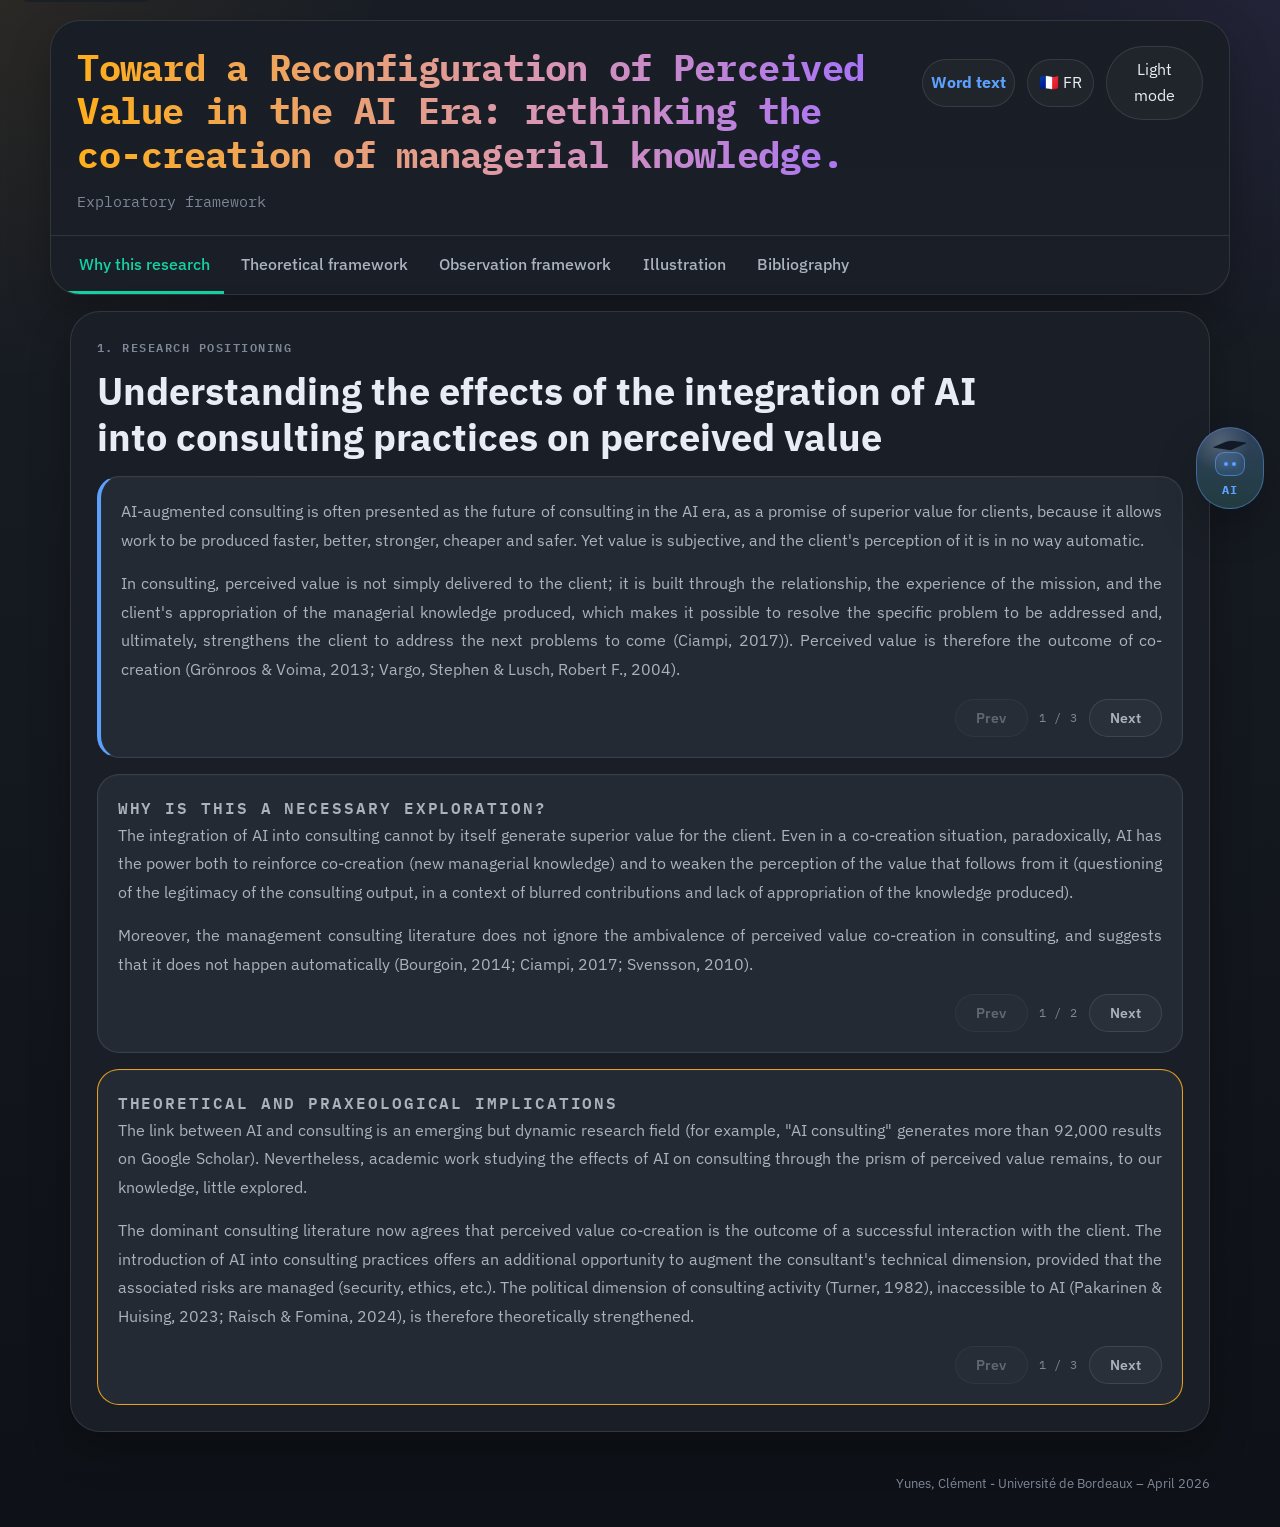
==== commit 962ade59: "Add bibliography section and refresh Word document" ====
--- a/S1-S2-S3_Artefact.html
+++ b/S1-S2-S3_Artefact.html
@@ -36,6 +36,7 @@
     <section class="content-section" id="theory"></section>
     <section class="content-section" id="spheres"></section>
     <section class="content-section" id="illustration"></section>
+    <section class="content-section" id="bibliography"></section>
     <section class="chatbot-host" id="chatbotHost" hidden></section>
   </main>
 
--- a/styles.css
+++ b/styles.css
@@ -605,7 +605,91 @@
   gap: 0.95rem;
 }
 
+.proposition-detail__body {
+  display: grid;
+  gap: 0.95rem;
+}
+
+.paged-copy {
+  display: grid;
+  gap: 0.9rem;
+}
+
+.paged-copy__body {
+  display: grid;
+  gap: 0.95rem;
+}
+
+.paged-copy__body p {
+  margin: 0;
+  text-align: justify;
+  text-wrap: pretty;
+  hyphens: auto;
+  line-height: 1.78;
+}
+
+.bibliography-card {
+  padding-top: 1.2rem;
+}
+
+.bibliography-list {
+  margin: 0;
+  padding-left: 1.6rem;
+  display: grid;
+  gap: 1rem;
+}
+
+.bibliography-list__item {
+  color: var(--text);
+  line-height: 1.72;
+  text-align: left;
+}
+
+.block-pager {
+  display: flex;
+  align-items: center;
+  justify-content: flex-end;
+  gap: 0.65rem;
+  padding-top: 0.1rem;
+}
+
+.block-pager__btn {
+  border: 1px solid var(--line);
+  border-radius: 999px;
+  background: var(--surface-soft);
+  color: var(--text-soft);
+  min-width: 4.6rem;
+  padding: 0.42rem 0.8rem;
+  font-size: 0.88rem;
+  font-weight: 600;
+}
+
+.block-pager__btn:hover:not(:disabled) {
+  border-color: var(--line-strong);
+  color: var(--text);
+}
+
+.block-pager__btn:disabled {
+  opacity: 0.45;
+  cursor: default;
+}
+
+.block-pager__status {
+  color: var(--text-faint);
+  font-family: var(--font-mono);
+  font-size: 0.76rem;
+  letter-spacing: 0.08em;
+}
+
 .gap-block__text p {
+  margin: 0;
+  text-align: justify;
+  text-wrap: pretty;
+  hyphens: auto;
+  line-height: 1.78;
+}
+
+.proposition-detail__body p {
   margin: 0;
   text-align: justify;
   text-wrap: pretty;
@@ -1286,6 +1370,124 @@
   gap: 0.45rem;
 }
 
+.chatbot-upload {
+  display: grid;
+  gap: 0.45rem;
+  padding: 0.8rem 0.9rem;
+  border: 1px solid var(--line);
+  border-radius: var(--radius-md);
+  background: var(--surface-soft);
+}
+
+.chatbot-upload__head {
+  display: flex;
+  align-items: center;
+  justify-content: space-between;
+  gap: 0.7rem;
+}
+
+.chatbot-upload__button {
+  position: relative;
+  display: inline-flex;
+  align-items: center;
+  justify-content: center;
+  min-height: 2.2rem;
+  padding: 0.45rem 0.8rem;
+  border: 1px solid rgba(93, 161, 255, 0.35);
+  border-radius: 999px;
+  background: rgba(93, 161, 255, 0.12);
+  color: var(--accent-blue);
+  font-size: 0.8rem;
+  font-weight: 700;
+  cursor: pointer;
+}
+
+.chatbot-upload__button[aria-disabled="true"] {
+  opacity: 0.65;
+  cursor: not-allowed;
+}
+
+.chatbot-upload__input {
+  position: absolute;
+  inset: 0;
+  opacity: 0;
+  cursor: pointer;
+}
+
+.chatbot-upload__hint,
+.chatbot-upload__status,
+.chatbot-upload__loaded-label {
+  margin: 0;
+  font-size: 0.78rem;
+  line-height: 1.45;
+}
+
+.chatbot-upload__hint,
+.chatbot-upload__status {
+  color: var(--text-faint);
+}
+
+.chatbot-upload__loaded {
+  display: grid;
+  gap: 0.38rem;
+}
+
+.chatbot-upload__loaded-label {
+  color: var(--text-soft);
+  font-weight: 700;
+}
+
+.chatbot-upload__docs {
+  display: grid;
+  gap: 0.38rem;
+  margin: 0;
+  padding: 0;
+  list-style: none;
+}
+
+.chatbot-upload__doc {
+  display: flex;
+  align-items: center;
+  justify-content: space-between;
+  gap: 0.6rem;
+  padding: 0.45rem 0.6rem;
+  border: 1px solid var(--line);
+  border-radius: 0.85rem;
+  background: var(--surface);
+}
+
+.chatbot-upload__doc-meta {
+  display: flex;
+  flex-wrap: wrap;
+  gap: 0.45rem;
+  align-items: center;
+  min-width: 0;
+}
+
+.chatbot-upload__doc-name {
+  color: var(--text);
+  font-size: 0.8rem;
+  font-weight: 600;
+  word-break: break-word;
+}
+
+.chatbot-upload__doc-size {
+  color: var(--text-faint);
+  font-family: var(--font-mono);
+  font-size: 0.72rem;
+}
+
+.chatbot-upload__doc-remove {
+  flex: 0 0 auto;
+  padding: 0.28rem 0.55rem;
+  border: 1px solid var(--line);
+  border-radius: 999px;
+  background: transparent;
+  color: var(--text-soft);
+  font-size: 0.72rem;
+  font-weight: 700;
+}
+
 .chatbot-suggestions__list {
   display: flex;
   flex-wrap: wrap;
@@ -1720,6 +1922,11 @@
     align-items: stretch;
   }
 
+  .chatbot-upload__head {
+    align-items: flex-start;
+    flex-direction: column;
+  }
+
   .chatbot-form__button {
     width: 100%;
   }
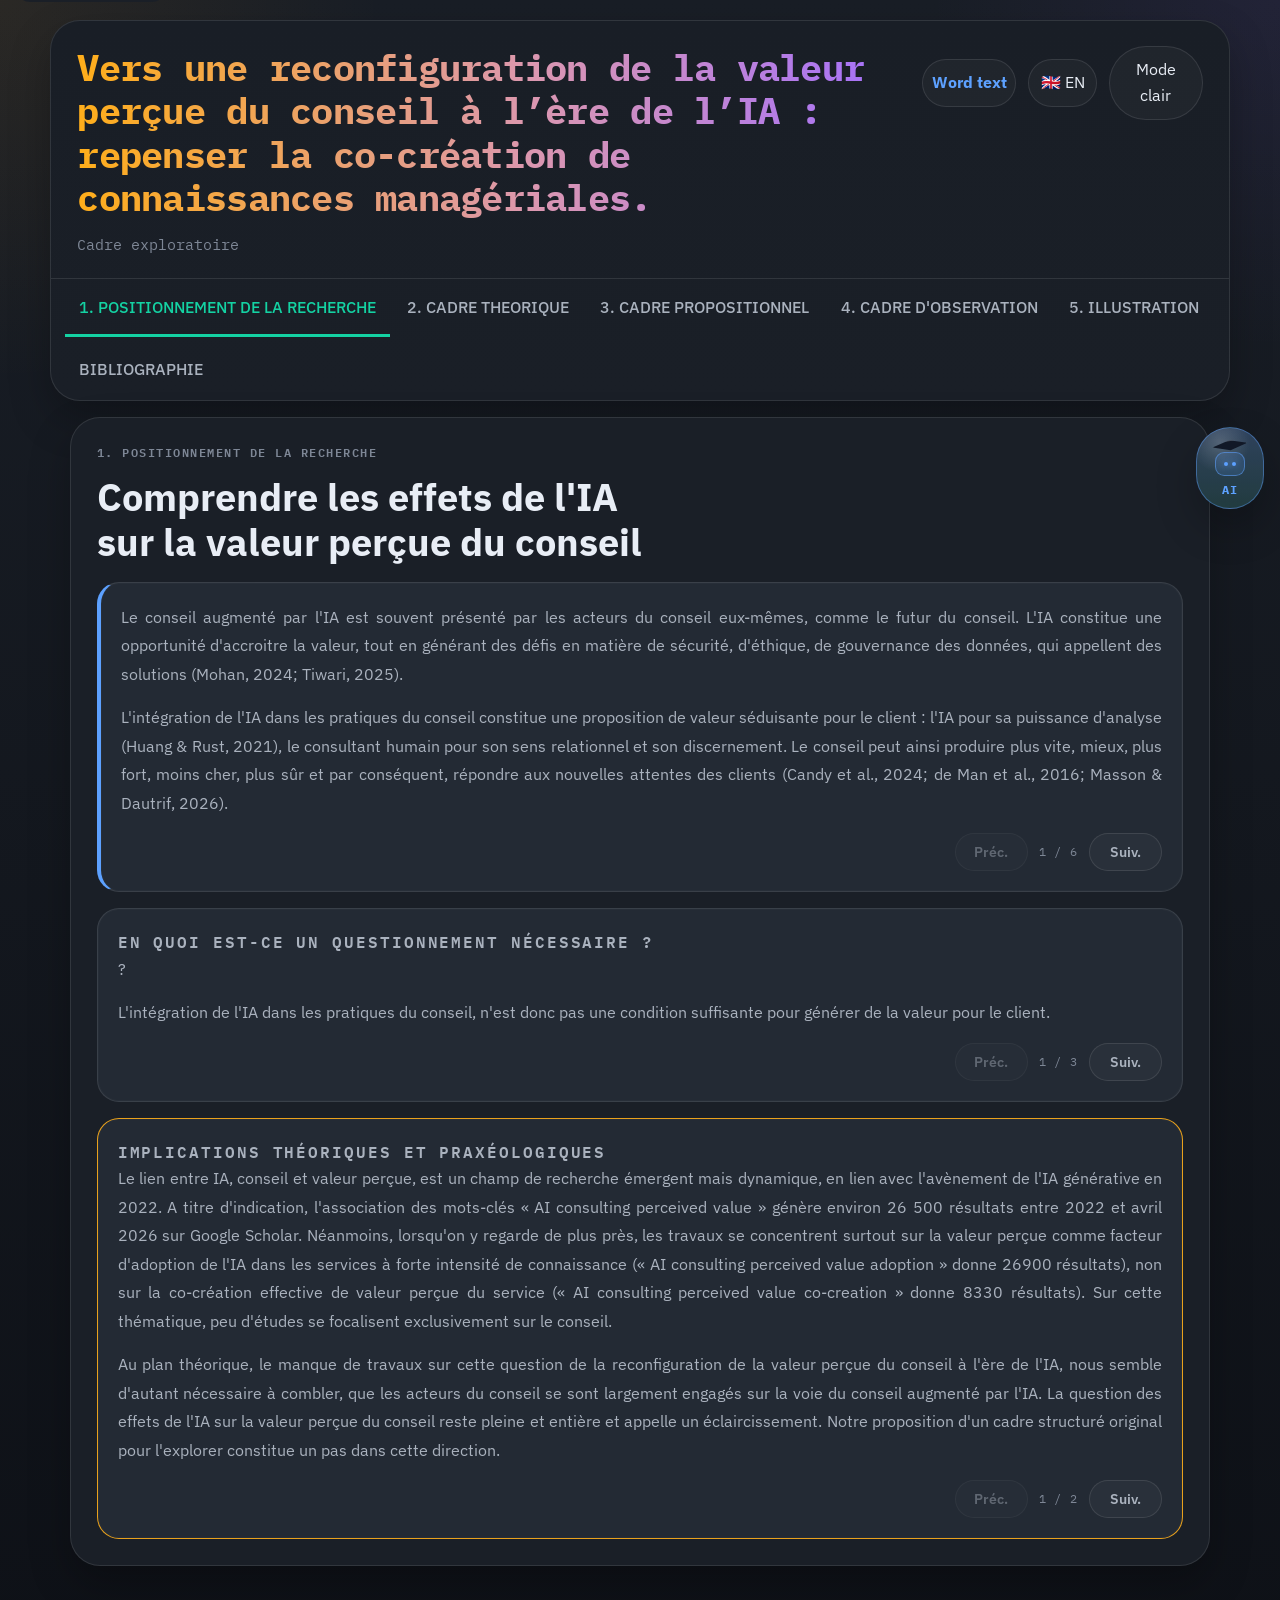
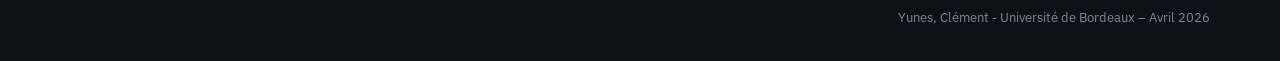
==== commit 13e32f3f: "Sync exploratory framework structure" ====
--- a/S1-S2-S3_Artefact.html
+++ b/S1-S2-S3_Artefact.html
@@ -1,5 +1,5 @@
 <!DOCTYPE html>
-<html lang="en" data-theme="dark">
+<html lang="fr" data-theme="dark">
 <head>
   <meta charset="UTF-8">
   <meta name="viewport" content="width=device-width, initial-scale=1.0">
@@ -34,6 +34,7 @@
   <main id="main" class="layout">
     <section class="content-section" id="why"></section>
     <section class="content-section" id="theory"></section>
+    <section class="content-section" id="propositions"></section>
     <section class="content-section" id="spheres"></section>
     <section class="content-section" id="illustration"></section>
     <section class="content-section" id="bibliography"></section>
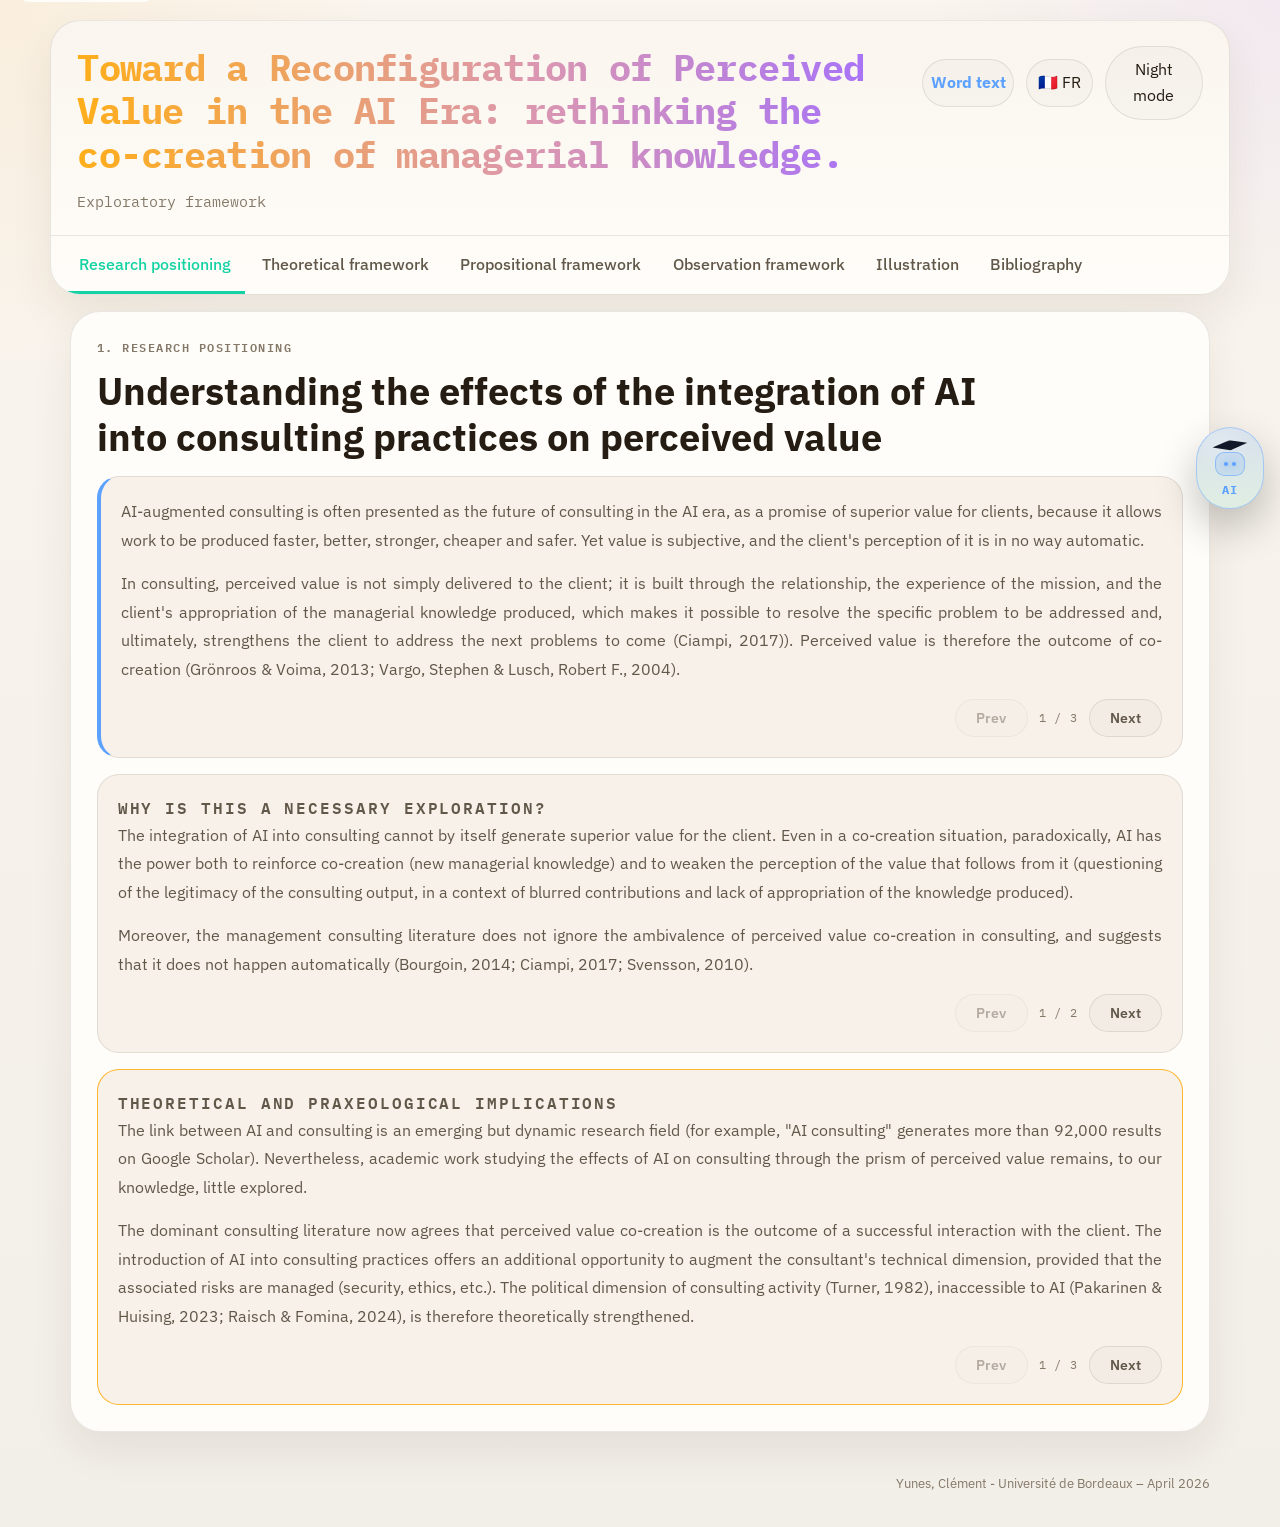
==== commit 430d24bc: "Sync exploratory framework with April 2026 version of the cadre exploratoire Updated all FR content " ====
--- a/S1-S2-S3_Artefact.html
+++ b/S1-S2-S3_Artefact.html
@@ -1,5 +1,5 @@
 <!DOCTYPE html>
-<html lang="fr" data-theme="dark">
+<html lang="en" data-theme="light">
 <head>
   <meta charset="UTF-8">
   <meta name="viewport" content="width=device-width, initial-scale=1.0">
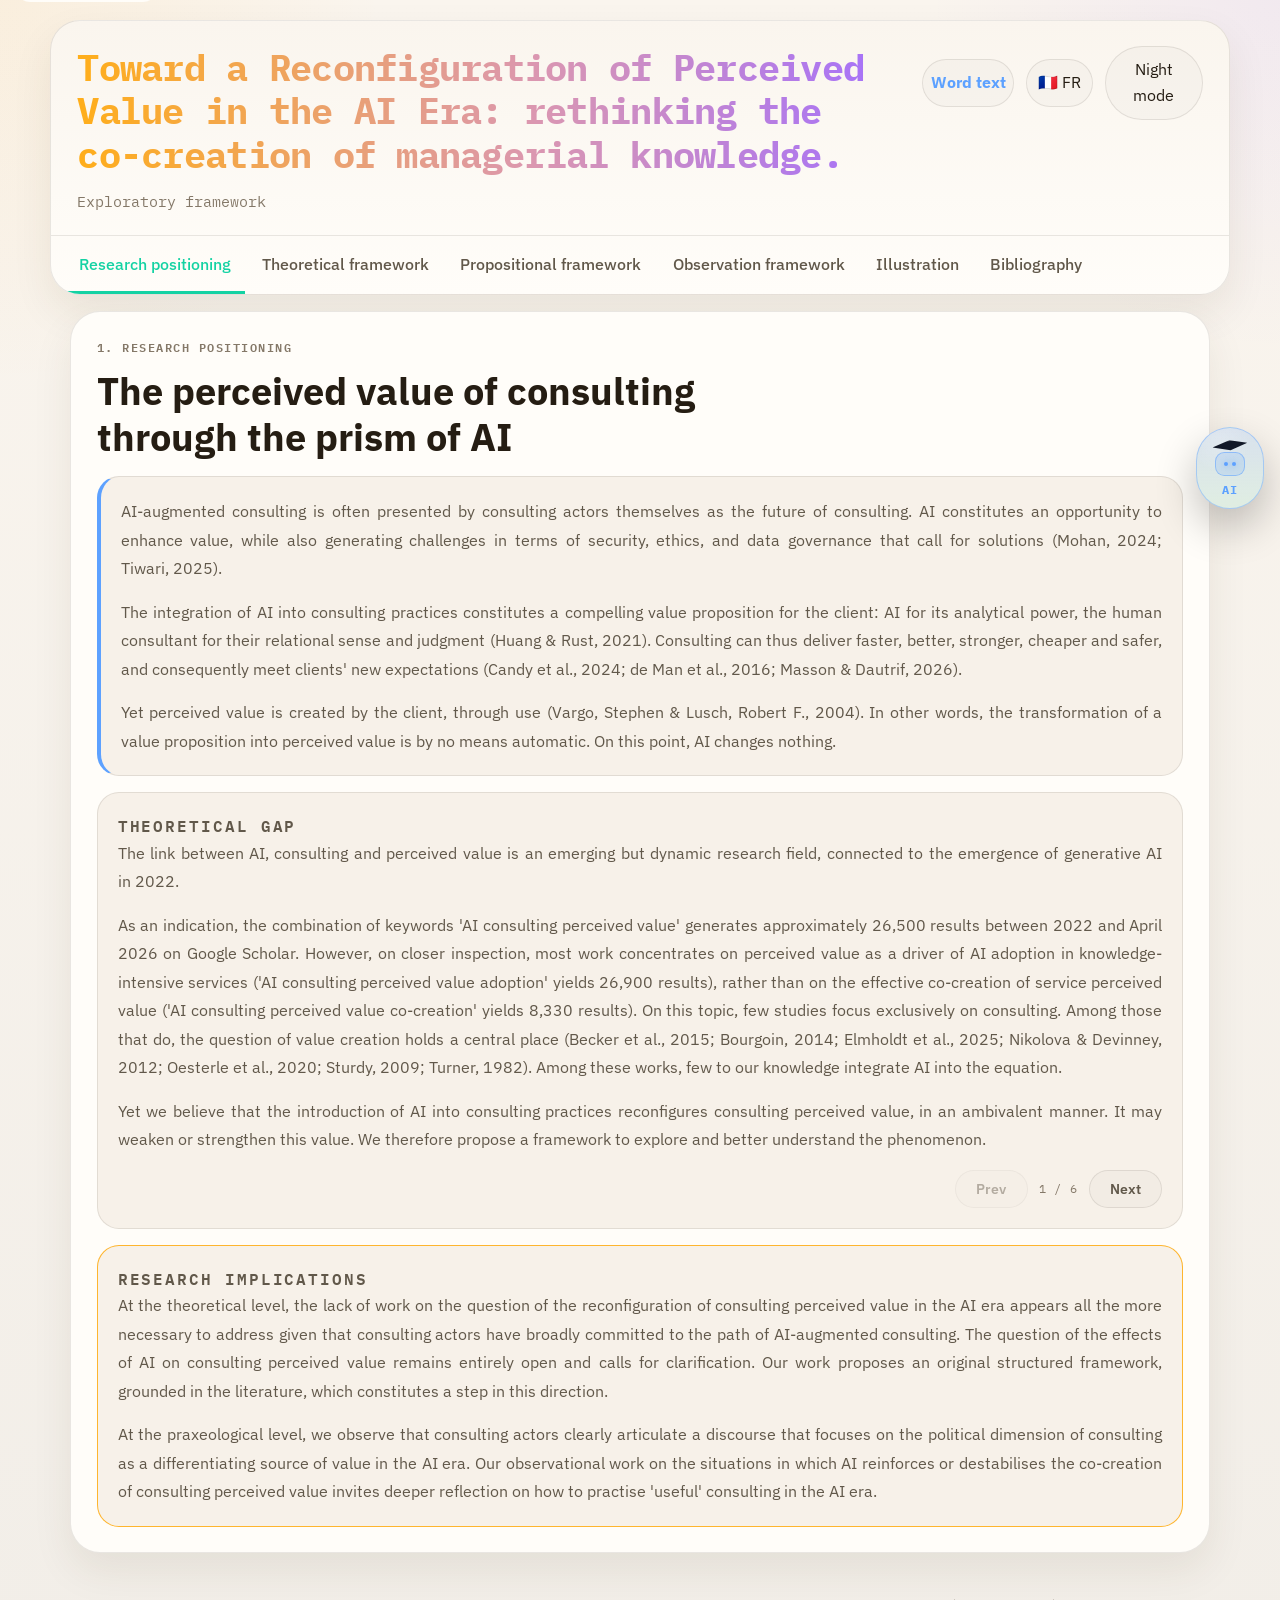
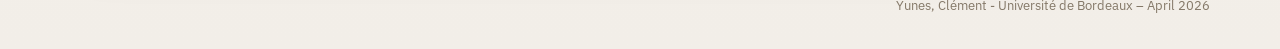
==== commit e179aa9d: "Update app text from exploratory framework" ====
--- a/S1-S2-S3_Artefact.html
+++ b/S1-S2-S3_Artefact.html
@@ -36,6 +36,7 @@
     <section class="content-section" id="theory"></section>
     <section class="content-section" id="propositions"></section>
     <section class="content-section" id="spheres"></section>
+    <section class="content-section" id="posture"></section>
     <section class="content-section" id="illustration"></section>
     <section class="content-section" id="bibliography"></section>
     <section class="chatbot-host" id="chatbotHost" hidden></section>
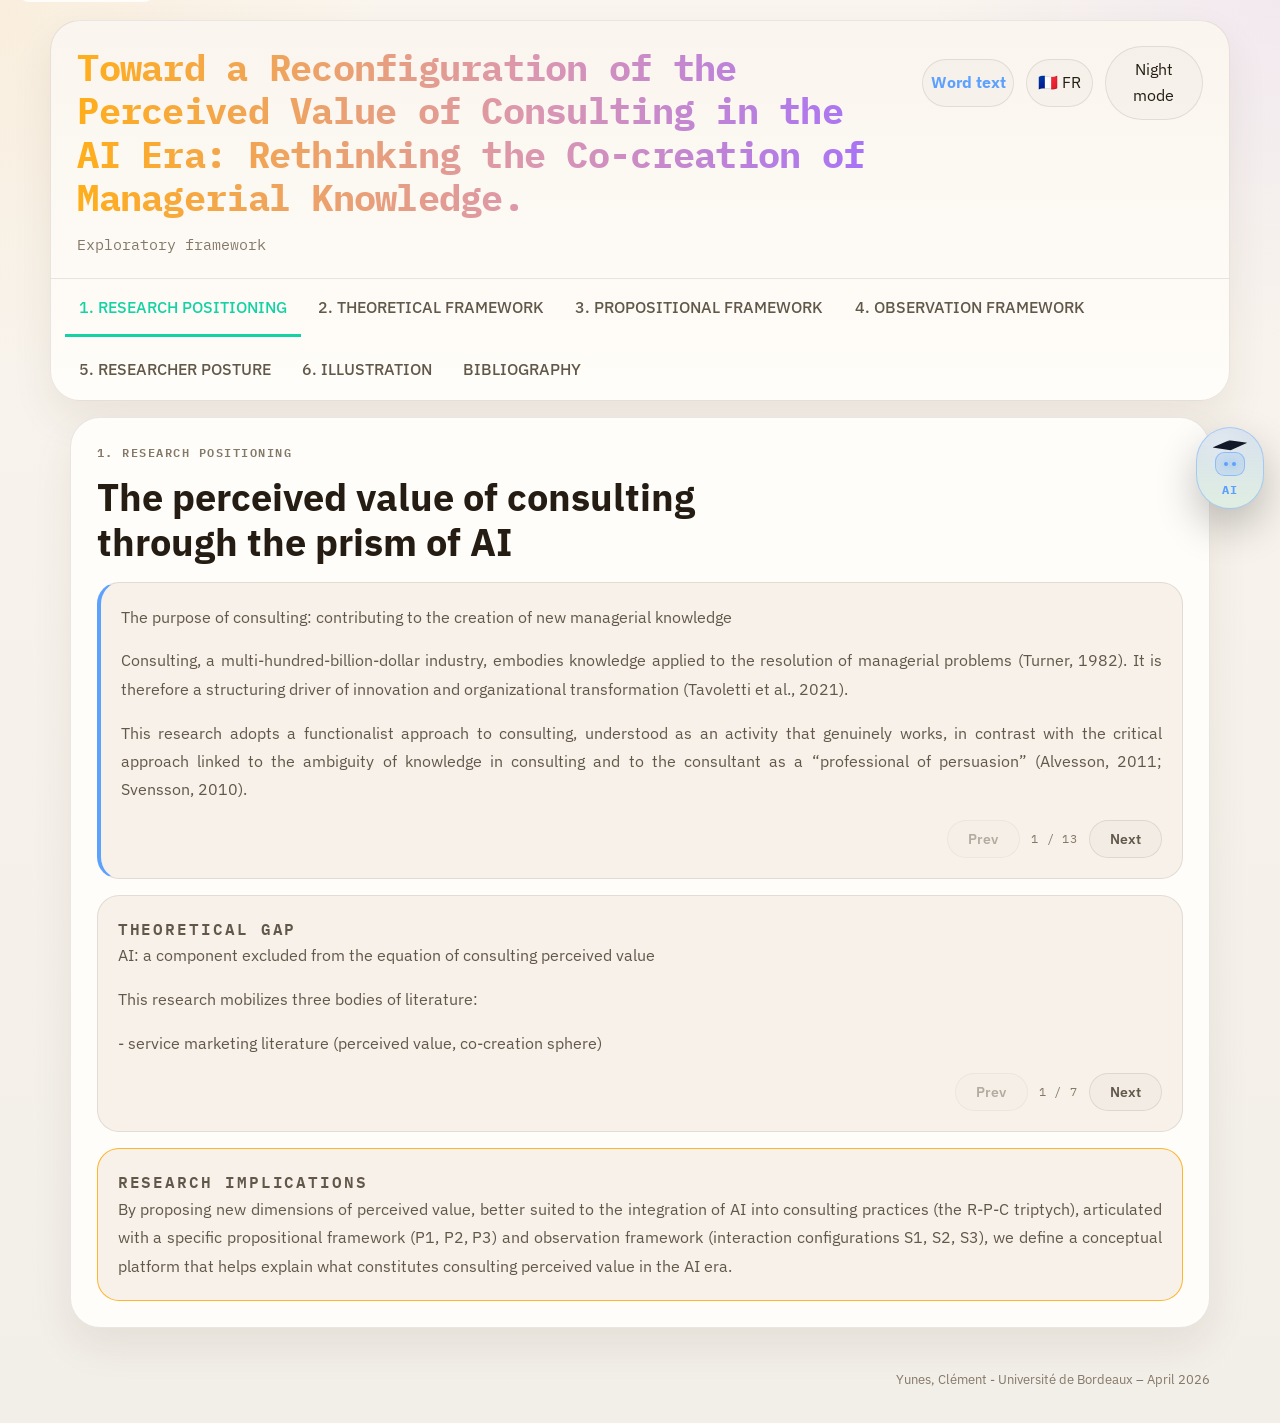
==== commit eeb9c1d8: "Correct English artefact title" ====
--- a/S1-S2-S3_Artefact.html
+++ b/S1-S2-S3_Artefact.html
@@ -4,7 +4,7 @@
   <meta charset="UTF-8">
   <meta name="viewport" content="width=device-width, initial-scale=1.0">
   <meta name="color-scheme" content="dark light">
-  <title>Perceived Value Co-creation in AI-Era Consulting</title>
+  <title>Toward a Reconfiguration of the Perceived Value of Consulting in the AI Era</title>
   <link rel="preconnect" href="https://fonts.googleapis.com">
   <link rel="preconnect" href="https://fonts.gstatic.com" crossorigin>
   <link href="https://fonts.googleapis.com/css2?family=IBM+Plex+Mono:wght@400;500;600;700&family=IBM+Plex+Sans:wght@400;500;600;700&display=swap" rel="stylesheet">
--- a/styles.css
+++ b/styles.css
@@ -754,6 +754,25 @@
   max-width: 58rem;
 }
 
+.timeline-copy {
+  max-width: 68rem;
+}
+
+.timeline-copy .paged-copy__body {
+  gap: 1.05rem;
+}
+
+.timeline-copy .paged-copy__body p {
+  color: var(--text-soft);
+  font-size: clamp(1.08rem, 1.9vw, 1.28rem);
+  line-height: 1.82;
+}
+
+.timeline-copy .block-pager {
+  justify-content: flex-start;
+  padding-top: 0.25rem;
+}
+
 .timeline-legend {
   margin: 0;
   color: var(--text-faint);
